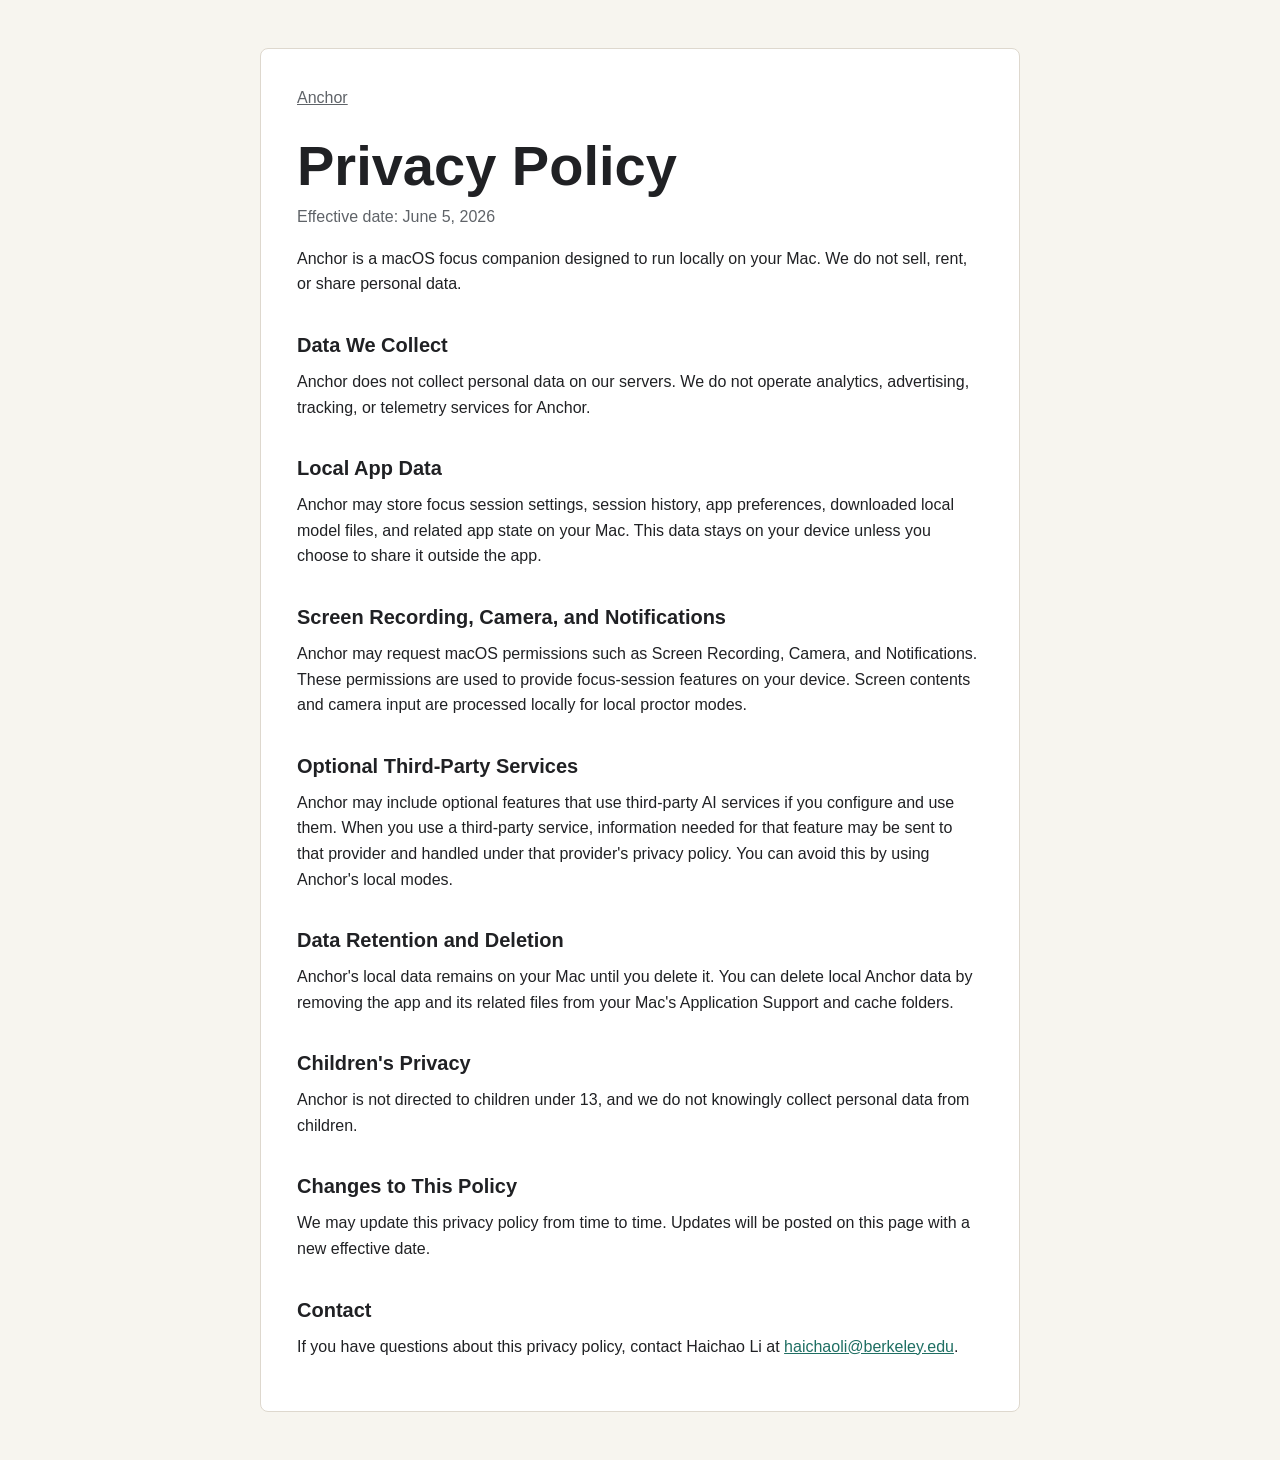
==== privacy.html @ f858fb71 "Add Anchor website pages" ====
<!doctype html>
<html lang="en">
<head>
  <meta charset="utf-8">
  <meta name="viewport" content="width=device-width, initial-scale=1">
  <title>Anchor Privacy Policy</title>
  <meta name="description" content="Privacy Policy for Anchor, a macOS focus companion.">
  <link rel="stylesheet" href="styles.css">
</head>
<body>
  <main class="page article">
    <a class="back" href="index.html">Anchor</a>
    <h1>Privacy Policy</h1>
    <p class="updated">Effective date: June 5, 2026</p>

    <p>Anchor is a macOS focus companion designed to run locally on your Mac. We do not sell, rent, or share personal data.</p>

    <h2>Data We Collect</h2>
    <p>Anchor does not collect personal data on our servers. We do not operate analytics, advertising, tracking, or telemetry services for Anchor.</p>

    <h2>Local App Data</h2>
    <p>Anchor may store focus session settings, session history, app preferences, downloaded local model files, and related app state on your Mac. This data stays on your device unless you choose to share it outside the app.</p>

    <h2>Screen Recording, Camera, and Notifications</h2>
    <p>Anchor may request macOS permissions such as Screen Recording, Camera, and Notifications. These permissions are used to provide focus-session features on your device. Screen contents and camera input are processed locally for local proctor modes.</p>

    <h2>Optional Third-Party Services</h2>
    <p>Anchor may include optional features that use third-party AI services if you configure and use them. When you use a third-party service, information needed for that feature may be sent to that provider and handled under that provider's privacy policy. You can avoid this by using Anchor's local modes.</p>

    <h2>Data Retention and Deletion</h2>
    <p>Anchor's local data remains on your Mac until you delete it. You can delete local Anchor data by removing the app and its related files from your Mac's Application Support and cache folders.</p>

    <h2>Children's Privacy</h2>
    <p>Anchor is not directed to children under 13, and we do not knowingly collect personal data from children.</p>

    <h2>Changes to This Policy</h2>
    <p>We may update this privacy policy from time to time. Updates will be posted on this page with a new effective date.</p>

    <h2>Contact</h2>
    <p>If you have questions about this privacy policy, contact Haichao Li at <a href="mailto:haichaoli@berkeley.edu">haichaoli@berkeley.edu</a>.</p>
  </main>
</body>
</html>
---- styles.css ----
:root {
  color-scheme: light dark;
  --bg: #f7f5ef;
  --fg: #202124;
  --muted: #5f6368;
  --card: #ffffff;
  --border: #ded8ce;
  --accent: #1f6f63;
}

@media (prefers-color-scheme: dark) {
  :root {
    --bg: #141412;
    --fg: #f2f0ea;
    --muted: #b8b3aa;
    --card: #1e1d1a;
    --border: #3d3932;
    --accent: #8fd6c8;
  }
}

* {
  box-sizing: border-box;
}

body {
  margin: 0;
  font: 16px/1.6 -apple-system, BlinkMacSystemFont, "Segoe UI", sans-serif;
  background: var(--bg);
  color: var(--fg);
}

.page {
  width: min(820px, calc(100% - 32px));
  margin: 48px auto;
  padding: 36px;
  background: var(--card);
  border: 1px solid var(--border);
  border-radius: 8px;
}

.hero {
  min-height: 56vh;
  display: grid;
  align-content: center;
  gap: 18px;
}

.article {
  width: min(760px, calc(100% - 32px));
}

.eyebrow,
.updated,
.back {
  color: var(--muted);
}

.eyebrow {
  margin: 0;
  font-weight: 700;
  text-transform: uppercase;
  font-size: 0.8rem;
}

h1 {
  margin: 0 0 8px;
  font-size: clamp(2rem, 5vw, 3.5rem);
  line-height: 1.1;
  letter-spacing: 0;
}

h2 {
  margin: 32px 0 8px;
  font-size: 1.25rem;
  letter-spacing: 0;
}

p {
  margin: 0 0 16px;
}

.lede {
  max-width: 620px;
  font-size: 1.12rem;
}

.links {
  display: flex;
  flex-wrap: wrap;
  gap: 12px;
}

a {
  color: var(--accent);
}

.links a {
  display: inline-flex;
  min-height: 40px;
  align-items: center;
  padding: 0 14px;
  border: 1px solid var(--border);
  border-radius: 8px;
  text-decoration: none;
  color: var(--fg);
}

.back {
  display: inline-block;
  margin-bottom: 24px;
}
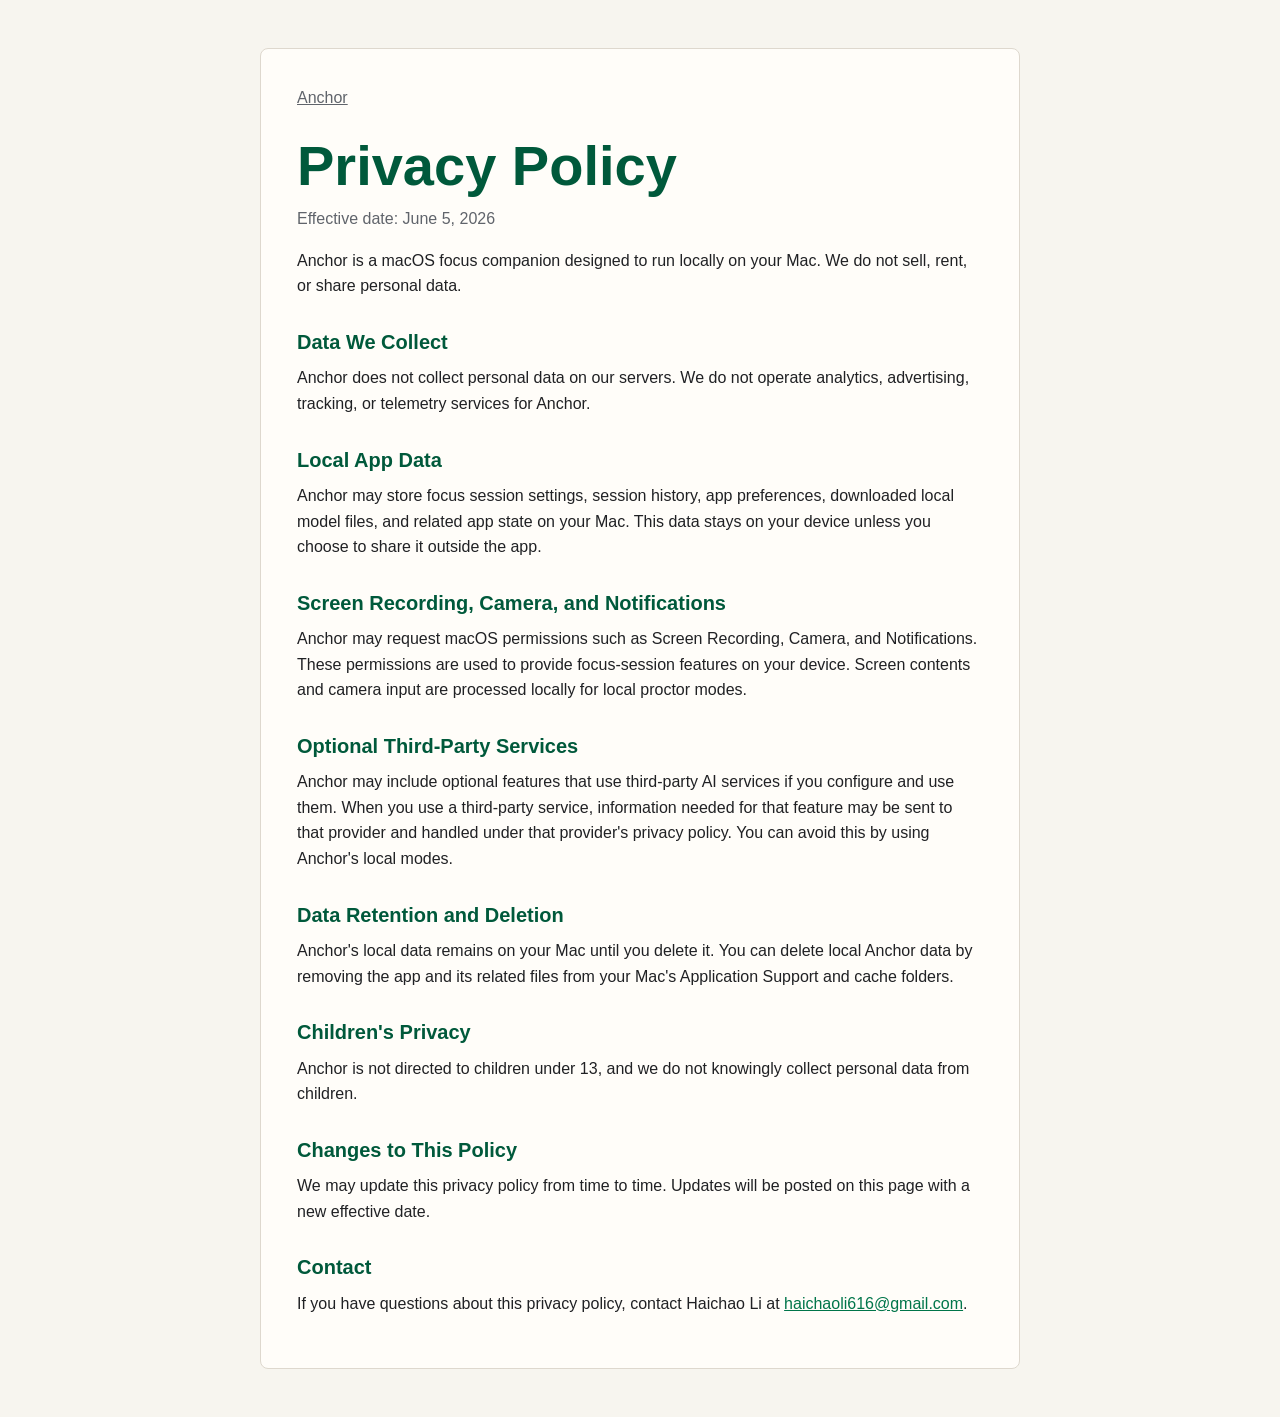
==== commit 1773f0b8: "add marketing page" ====
--- a/privacy.html
+++ b/privacy.html
@@ -37,7 +37,7 @@
     <p>We may update this privacy policy from time to time. Updates will be posted on this page with a new effective date.</p>
 
     <h2>Contact</h2>
-    <p>If you have questions about this privacy policy, contact Haichao Li at <a href="mailto:haichaoli@berkeley.edu">haichaoli@berkeley.edu</a>.</p>
+    <p>If you have questions about this privacy policy, contact Haichao Li at <a href="mailto:haichaoli616@gmail.com">haichaoli616@gmail.com</a>.</p>
   </main>
 </body>
 </html>
--- a/styles.css
+++ b/styles.css
@@ -1,26 +1,43 @@
 :root {
   color-scheme: light dark;
   --bg: #f7f5ef;
+  --surface: #fffdf9;
+  --field: #ffffff;
   --fg: #202124;
-  --muted: #5f6368;
-  --card: #ffffff;
+  --muted: #60646b;
+  --soft: #eef3ed;
   --border: #ded8ce;
-  --accent: #1f6f63;
+  --green: #00754a;
+  --deep-green: #00593b;
+  --green-dark: #06422f;
+  --red: #ed141a;
+  --yellow: #e2b93b;
+  --blue: #86cae4;
+  --shadow: 0 24px 80px rgba(32, 33, 36, 0.12);
 }
 
 @media (prefers-color-scheme: dark) {
   :root {
     --bg: #141412;
+    --surface: #1d1c19;
+    --field: #23221f;
     --fg: #f2f0ea;
     --muted: #b8b3aa;
-    --card: #1e1d1a;
+    --soft: #18261f;
     --border: #3d3932;
-    --accent: #8fd6c8;
+    --green: #3dc280;
+    --deep-green: #7fe0ad;
+    --green-dark: #10281f;
+    --shadow: 0 24px 80px rgba(0, 0, 0, 0.36);
   }
 }
 
 * {
   box-sizing: border-box;
+}
+
+html {
+  scroll-behavior: smooth;
 }
 
 body {
@@ -30,59 +47,456 @@
   color: var(--fg);
 }
 
+img {
+  display: block;
+}
+
+a {
+  color: var(--green);
+}
+
+.site-header {
+  width: min(1120px, calc(100% - 32px));
+  margin: 0 auto;
+  min-height: 76px;
+  display: flex;
+  align-items: center;
+  justify-content: space-between;
+  gap: 24px;
+}
+
+.brand,
+.nav-links,
+.actions {
+  display: flex;
+  align-items: center;
+}
+
+.brand {
+  gap: 10px;
+  color: var(--fg);
+  font-weight: 700;
+  text-decoration: none;
+}
+
+.brand img,
+.closing img {
+  border-radius: 20%;
+}
+
+.nav-links {
+  gap: 8px;
+  flex-wrap: wrap;
+  justify-content: flex-end;
+}
+
+.nav-links a {
+  color: var(--muted);
+  font-size: 0.92rem;
+  font-weight: 600;
+  text-decoration: none;
+  padding: 8px 10px;
+}
+
+.nav-links a:hover {
+  color: var(--fg);
+}
+
+.site {
+  overflow: hidden;
+}
+
+.hero,
+.band,
+.split-section,
+.closing {
+  width: min(1120px, calc(100% - 32px));
+  margin: 0 auto;
+}
+
+.hero {
+  min-height: calc(100vh - 76px);
+  display: grid;
+  grid-template-columns: minmax(0, 0.92fr) minmax(360px, 1.08fr);
+  gap: 56px;
+  align-items: center;
+  padding: 34px 0 88px;
+}
+
+.hero-copy {
+  max-width: 520px;
+}
+
+.eyebrow,
+.updated,
+.back {
+  color: var(--muted);
+}
+
+.eyebrow {
+  margin: 0 0 14px;
+  font-size: 0.78rem;
+  font-weight: 700;
+  letter-spacing: 0;
+  text-transform: uppercase;
+}
+
+h1,
+h2,
+h3,
+p {
+  margin-top: 0;
+}
+
+h1 {
+  margin-bottom: 10px;
+  color: var(--deep-green);
+  font-size: clamp(3.2rem, 9vw, 6.8rem);
+  line-height: 0.95;
+  letter-spacing: 0;
+}
+
+.headline {
+  margin-bottom: 14px;
+  font-size: clamp(1.55rem, 3vw, 2.35rem);
+  line-height: 1.12;
+  font-weight: 700;
+  letter-spacing: 0;
+}
+
+.lede {
+  max-width: 580px;
+  margin-bottom: 26px;
+  color: var(--muted);
+  font-size: 1.08rem;
+}
+
+.actions {
+  gap: 12px;
+  flex-wrap: wrap;
+}
+
+.button,
+.links a {
+  display: inline-flex;
+  min-height: 42px;
+  align-items: center;
+  justify-content: center;
+  padding: 0 16px;
+  border-radius: 999px;
+  font-weight: 700;
+  text-decoration: none;
+  transition: transform 160ms ease, background 160ms ease, border-color 160ms ease;
+}
+
+.button:active,
+.links a:active {
+  transform: scale(0.97);
+}
+
+.button.primary {
+  border: 1px solid var(--green);
+  background: var(--green);
+  color: #ffffff;
+}
+
+.button.secondary,
+.links a {
+  border: 1px solid var(--border);
+  color: var(--fg);
+}
+
+.product-preview {
+  position: relative;
+  min-height: 540px;
+  padding: 18px 28px 30px;
+  border: 1px solid var(--border);
+  border-radius: 18px;
+  background: color-mix(in srgb, var(--surface) 92%, var(--bg));
+  box-shadow: var(--shadow);
+}
+
+.window-bar {
+  display: flex;
+  gap: 8px;
+  padding-bottom: 22px;
+}
+
+.window-bar span {
+  width: 12px;
+  height: 12px;
+  border-radius: 50%;
+  background: var(--border);
+}
+
+.preview-header {
+  display: flex;
+  justify-content: space-between;
+  color: var(--fg);
+  font-size: 0.82rem;
+  font-weight: 700;
+}
+
+.eyes-row {
+  height: 72px;
+  display: flex;
+  align-items: center;
+  justify-content: center;
+  gap: 20px;
+}
+
+.mini-eye,
+.main-eye,
+.sclera,
+.pupil,
+.dial-handle {
+  display: block;
+  border-radius: 50%;
+}
+
+.mini-eye {
+  position: relative;
+  width: 38px;
+  height: 38px;
+  background: var(--green);
+}
+
+.mini-eye::before,
+.main-eye .sclera {
+  content: "";
+  position: absolute;
+  background: #ffffff;
+}
+
+.mini-eye::before {
+  inset: 9px;
+  border-radius: 50%;
+}
+
+.mini-eye::after {
+  content: "";
+  position: absolute;
+  width: 10px;
+  height: 10px;
+  left: 18px;
+  top: 15px;
+  border-radius: 50%;
+  background: #111111;
+  box-shadow: 3px -3px 0 -1px rgba(255, 255, 255, 0.92);
+}
+
+.mini-eye.red {
+  background: var(--red);
+}
+
+.mini-eye.yellow {
+  background: var(--yellow);
+}
+
+.mini-eye.blue {
+  background: var(--blue);
+}
+
+.session-dial {
+  position: relative;
+  width: 292px;
+  height: 292px;
+  margin: 10px auto 14px;
+  display: grid;
+  place-items: center;
+}
+
+.dial-ring {
+  position: absolute;
+  inset: 10px;
+  border: 5px solid color-mix(in srgb, var(--green) 18%, transparent);
+  border-top-color: var(--green);
+  border-right-color: var(--green);
+  border-radius: 50%;
+  transform: rotate(42deg);
+}
+
+.main-eye {
+  position: relative;
+  width: 198px;
+  height: 198px;
+  background: var(--green);
+  box-shadow: 0 18px 40px color-mix(in srgb, var(--green) 16%, transparent);
+}
+
+.main-eye .sclera {
+  inset: 32px;
+}
+
+.main-eye .pupil {
+  position: absolute;
+  width: 48px;
+  height: 48px;
+  left: 54px;
+  top: 46px;
+  background: #111111;
+  box-shadow: 13px -11px 0 -6px rgba(255, 255, 255, 0.95), 21px 13px 0 -10px rgba(255, 255, 255, 0.62);
+}
+
+.dial-handle {
+  position: absolute;
+  right: 26px;
+  top: 62px;
+  width: 28px;
+  height: 28px;
+  background: var(--green);
+  border: 9px solid var(--fg);
+  box-shadow: 0 8px 18px color-mix(in srgb, var(--green) 22%, transparent);
+}
+
+.duration {
+  position: absolute;
+  bottom: 0;
+  color: var(--muted);
+  font-size: 0.82rem;
+  font-weight: 700;
+}
+
+.session-copy {
+  text-align: center;
+}
+
+.session-copy p {
+  margin-bottom: 2px;
+  font-size: 0.95rem;
+  font-weight: 700;
+}
+
+.session-copy span {
+  color: var(--muted);
+  font-size: 0.82rem;
+}
+
+.preview-input {
+  width: min(380px, 100%);
+  margin: 24px auto 18px;
+  padding: 10px 12px;
+  border-bottom: 1px solid var(--border);
+  color: var(--muted);
+  text-align: center;
+}
+
+.preview-button {
+  width: fit-content;
+  min-width: 104px;
+  min-height: 42px;
+  margin: 0 auto;
+  display: grid;
+  place-items: center;
+  border-radius: 999px;
+  background: var(--green);
+  color: #ffffff;
+  font-weight: 700;
+}
+
+.band {
+  padding: 82px 0;
+  border-top: 1px solid var(--border);
+}
+
+.section-heading {
+  max-width: 560px;
+  margin-bottom: 28px;
+}
+
+h2 {
+  margin-bottom: 12px;
+  color: var(--deep-green);
+  font-size: clamp(1.8rem, 4vw, 3rem);
+  line-height: 1.12;
+  letter-spacing: 0;
+}
+
+.feature-grid {
+  display: grid;
+  grid-template-columns: repeat(3, minmax(0, 1fr));
+  gap: 1px;
+  overflow: hidden;
+  border: 1px solid var(--border);
+  border-radius: 8px;
+  background: var(--border);
+}
+
+.feature-grid article {
+  min-height: 220px;
+  padding: 28px;
+  background: var(--surface);
+}
+
+h3 {
+  margin-bottom: 10px;
+  font-size: 1.08rem;
+  letter-spacing: 0;
+}
+
+.feature-grid p,
+.plain-list p,
+.closing p {
+  color: var(--muted);
+}
+
+.split-section {
+  display: grid;
+  grid-template-columns: minmax(0, 0.88fr) minmax(320px, 1.12fr);
+  gap: 56px;
+  padding: 80px 0;
+  border-top: 1px solid var(--border);
+}
+
+.plain-list {
+  display: grid;
+  gap: 16px;
+}
+
+.plain-list p {
+  margin: 0;
+  padding: 0 0 16px;
+  border-bottom: 1px solid var(--border);
+}
+
+.closing {
+  display: grid;
+  justify-items: center;
+  padding: 76px 0 92px;
+  border-top: 1px solid var(--border);
+  text-align: center;
+}
+
+.closing h2 {
+  margin: 18px 0 10px;
+}
+
+.closing p {
+  max-width: 540px;
+  margin-bottom: 0;
+}
+
 .page {
   width: min(820px, calc(100% - 32px));
   margin: 48px auto;
   padding: 36px;
-  background: var(--card);
+  background: var(--surface);
   border: 1px solid var(--border);
   border-radius: 8px;
 }
 
-.hero {
-  min-height: 56vh;
-  display: grid;
-  align-content: center;
-  gap: 18px;
-}
-
 .article {
   width: min(760px, calc(100% - 32px));
 }
 
-.eyebrow,
-.updated,
-.back {
-  color: var(--muted);
-}
-
-.eyebrow {
-  margin: 0;
-  font-weight: 700;
-  text-transform: uppercase;
-  font-size: 0.8rem;
-}
-
-h1 {
-  margin: 0 0 8px;
+.article h1 {
   font-size: clamp(2rem, 5vw, 3.5rem);
   line-height: 1.1;
-  letter-spacing: 0;
-}
-
-h2 {
-  margin: 32px 0 8px;
+}
+
+.article h2 {
+  margin-top: 32px;
   font-size: 1.25rem;
-  letter-spacing: 0;
-}
-
-p {
-  margin: 0 0 16px;
-}
-
-.lede {
-  max-width: 620px;
-  font-size: 1.12rem;
 }
 
 .links {
@@ -91,22 +505,99 @@
   gap: 12px;
 }
 
-a {
-  color: var(--accent);
-}
-
-.links a {
-  display: inline-flex;
-  min-height: 40px;
-  align-items: center;
-  padding: 0 14px;
-  border: 1px solid var(--border);
-  border-radius: 8px;
-  text-decoration: none;
-  color: var(--fg);
-}
-
 .back {
   display: inline-block;
   margin-bottom: 24px;
 }
+
+@media (max-width: 860px) {
+  .site-header {
+    min-height: 68px;
+  }
+
+  .hero {
+    min-height: auto;
+    grid-template-columns: 1fr;
+    gap: 34px;
+    padding: 28px 0 68px;
+  }
+
+  .hero-copy {
+    max-width: none;
+  }
+
+  .product-preview {
+    min-height: 500px;
+  }
+
+  .feature-grid {
+    grid-template-columns: 1fr;
+  }
+
+  .feature-grid article {
+    min-height: auto;
+  }
+
+  .split-section {
+    grid-template-columns: 1fr;
+    gap: 20px;
+    padding: 64px 0;
+  }
+}
+
+@media (max-width: 560px) {
+  .site-header {
+    align-items: flex-start;
+    flex-direction: column;
+    padding: 16px 0 6px;
+  }
+
+  .nav-links {
+    justify-content: flex-start;
+  }
+
+  .hero {
+    padding-top: 22px;
+  }
+
+  .product-preview {
+    min-height: 470px;
+    padding: 16px 18px 24px;
+    border-radius: 14px;
+  }
+
+  .session-dial {
+    width: 244px;
+    height: 244px;
+  }
+
+  .main-eye {
+    width: 164px;
+    height: 164px;
+  }
+
+  .main-eye .sclera {
+    inset: 27px;
+  }
+
+  .main-eye .pupil {
+    width: 40px;
+    height: 40px;
+    left: 45px;
+    top: 38px;
+  }
+
+  .dial-handle {
+    right: 22px;
+    top: 52px;
+  }
+
+  .eyes-row {
+    gap: 14px;
+  }
+
+  .page {
+    margin: 24px auto;
+    padding: 24px;
+  }
+}
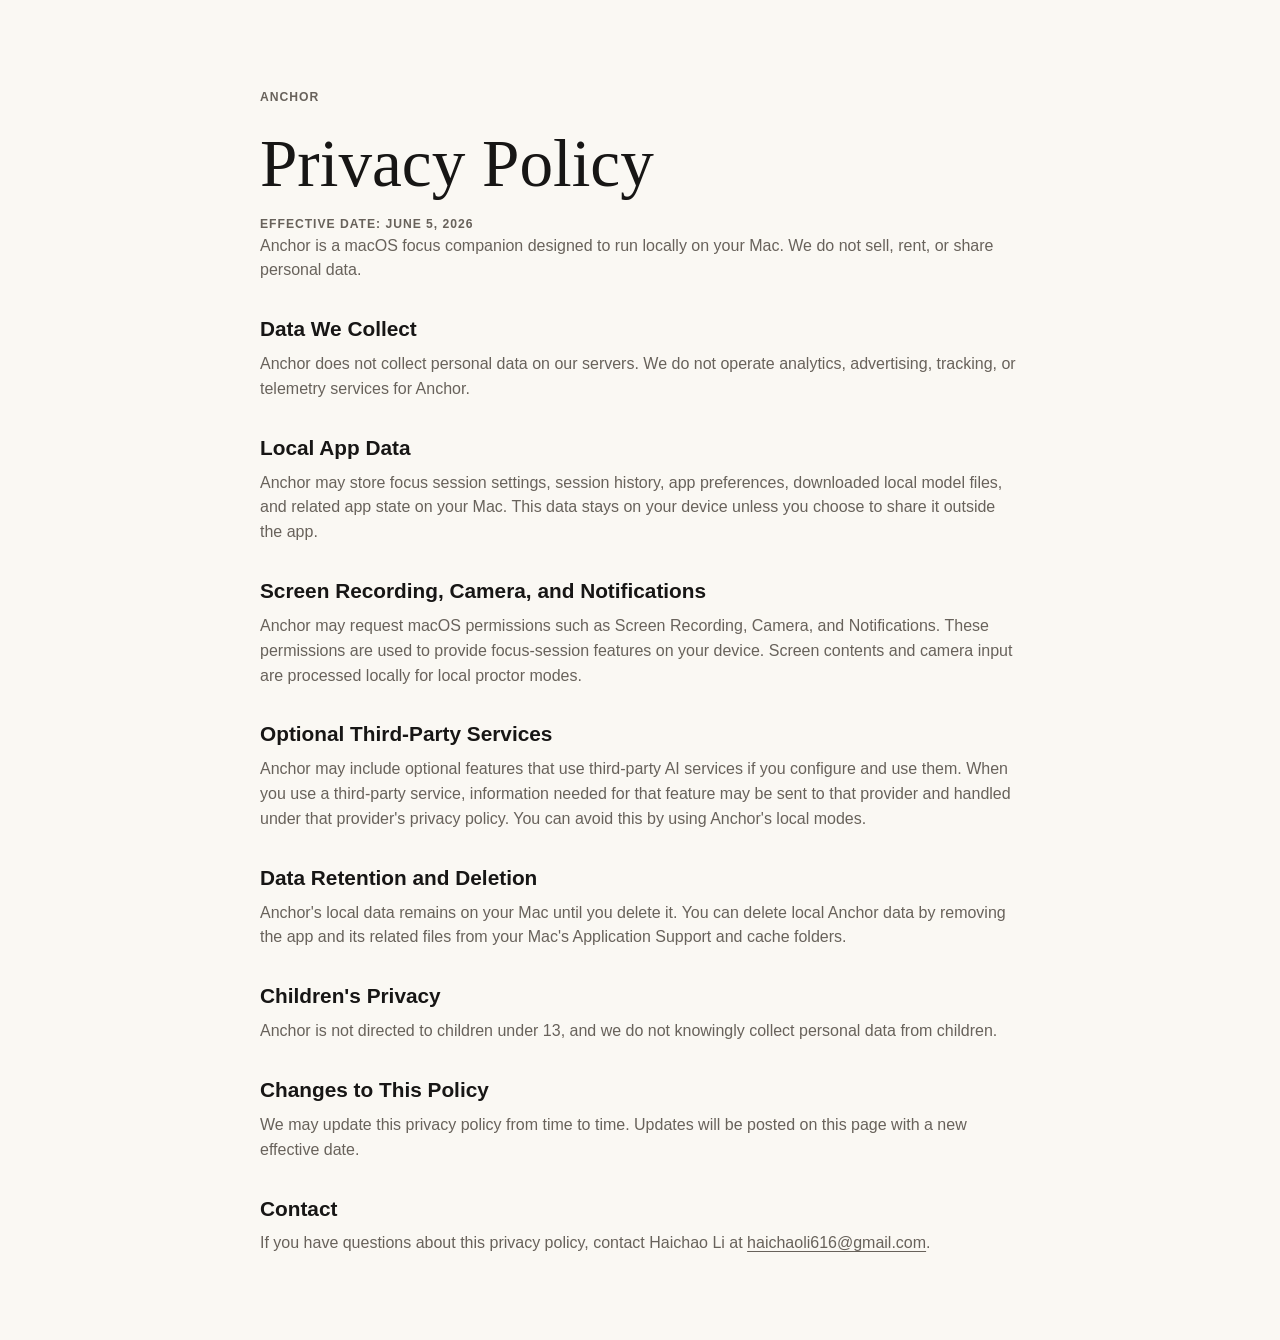
==== commit 96cbef81: "Polish homepage feature flow" ====
--- a/privacy.html
+++ b/privacy.html
@@ -5,7 +5,7 @@
   <meta name="viewport" content="width=device-width, initial-scale=1">
   <title>Anchor Privacy Policy</title>
   <meta name="description" content="Privacy Policy for Anchor, a macOS focus companion.">
-  <link rel="stylesheet" href="styles.css">
+  <link rel="stylesheet" href="styles.css?v=20260605-4">
 </head>
 <body>
   <main class="page article">
--- a/styles.css
+++ b/styles.css
@@ -1,34 +1,19 @@
 :root {
   color-scheme: light dark;
-  --bg: #f7f5ef;
-  --surface: #fffdf9;
-  --field: #ffffff;
-  --fg: #202124;
-  --muted: #60646b;
-  --soft: #eef3ed;
-  --border: #ded8ce;
-  --green: #00754a;
-  --deep-green: #00593b;
-  --green-dark: #06422f;
-  --red: #ed141a;
-  --yellow: #e2b93b;
-  --blue: #86cae4;
-  --shadow: 0 24px 80px rgba(32, 33, 36, 0.12);
+  --bg: #faf8f3;
+  --ink: #171615;
+  --muted: #68625b;
+  --soft: #ded7cc;
+  --accent: #1f5d48;
 }
 
 @media (prefers-color-scheme: dark) {
   :root {
-    --bg: #141412;
-    --surface: #1d1c19;
-    --field: #23221f;
-    --fg: #f2f0ea;
-    --muted: #b8b3aa;
-    --soft: #18261f;
-    --border: #3d3932;
-    --green: #3dc280;
-    --deep-green: #7fe0ad;
-    --green-dark: #10281f;
-    --shadow: 0 24px 80px rgba(0, 0, 0, 0.36);
+    --bg: #141311;
+    --ink: #f4f0e9;
+    --muted: #b8afa3;
+    --soft: #38342e;
+    --accent: #84d3a8;
   }
 }
 
@@ -42,23 +27,40 @@
 
 body {
   margin: 0;
-  font: 16px/1.6 -apple-system, BlinkMacSystemFont, "Segoe UI", sans-serif;
   background: var(--bg);
-  color: var(--fg);
-}
-
-img {
+  color: var(--ink);
+  font: 16px/1.55 -apple-system, BlinkMacSystemFont, "Segoe UI", sans-serif;
+  letter-spacing: 0;
+}
+
+img,
+video {
   display: block;
+  max-width: 100%;
+}
+
+video {
+  background: #111;
+  object-fit: contain;
 }
 
 a {
-  color: var(--green);
+  color: inherit;
+  text-underline-offset: 0.18em;
+}
+
+p,
+h1,
+h2,
+h3,
+figure {
+  margin: 0;
 }
 
 .site-header {
-  width: min(1120px, calc(100% - 32px));
+  width: min(1180px, calc(100% - 36px));
+  min-height: 74px;
   margin: 0 auto;
-  min-height: 76px;
   display: flex;
   align-items: center;
   justify-content: space-between;
@@ -67,15 +69,15 @@
 
 .brand,
 .nav-links,
-.actions {
+.text-links {
   display: flex;
   align-items: center;
 }
 
 .brand {
   gap: 10px;
-  color: var(--fg);
-  font-weight: 700;
+  color: var(--ink);
+  font-weight: 720;
   text-decoration: none;
 }
 
@@ -84,22 +86,30 @@
   border-radius: 20%;
 }
 
+.nav-links,
+.text-links {
+  gap: 18px;
+  flex-wrap: wrap;
+}
+
 .nav-links {
-  gap: 8px;
-  flex-wrap: wrap;
   justify-content: flex-end;
 }
 
-.nav-links a {
-  color: var(--muted);
-  font-size: 0.92rem;
-  font-weight: 600;
+.nav-links a,
+.text-links a,
+.back {
+  color: var(--muted);
+  font-size: 0.94rem;
+  font-weight: 620;
   text-decoration: none;
-  padding: 8px 10px;
-}
-
-.nav-links a:hover {
-  color: var(--fg);
+}
+
+.nav-links a:hover,
+.text-links a:hover,
+.back:hover {
+  color: var(--ink);
+  text-decoration: underline;
 }
 
 .site {
@@ -107,20 +117,21 @@
 }
 
 .hero,
-.band,
-.split-section,
+.flow,
+.companion-section,
+.privacy-band,
 .closing {
-  width: min(1120px, calc(100% - 32px));
-  margin: 0 auto;
+  width: min(1180px, calc(100% - 36px));
+  margin-inline: auto;
 }
 
 .hero {
-  min-height: calc(100vh - 76px);
-  display: grid;
-  grid-template-columns: minmax(0, 0.92fr) minmax(360px, 1.08fr);
-  gap: 56px;
-  align-items: center;
-  padding: 34px 0 88px;
+  min-height: calc(100vh - 74px);
+  display: grid;
+  grid-template-columns: minmax(300px, 0.42fr) minmax(0, 0.58fr);
+  gap: 44px;
+  align-items: center;
+  padding: 44px 0 58px;
 }
 
 .hero-copy {
@@ -129,360 +140,202 @@
 
 .eyebrow,
 .updated,
-.back {
-  color: var(--muted);
+.back,
+.flow-copy span {
+  color: var(--muted);
+  font-size: 0.76rem;
+  font-weight: 760;
+  letter-spacing: 0.08em;
+  text-transform: uppercase;
 }
 
 .eyebrow {
-  margin: 0 0 14px;
-  font-size: 0.78rem;
-  font-weight: 700;
+  margin-bottom: 16px;
+}
+
+h1 {
+  margin-bottom: 18px;
+  font-family: ui-serif, Georgia, "Times New Roman", serif;
+  font-size: 6.9rem;
+  font-weight: 500;
+  line-height: 0.86;
   letter-spacing: 0;
-  text-transform: uppercase;
-}
-
-h1,
-h2,
-h3,
-p {
-  margin-top: 0;
-}
-
-h1 {
-  margin-bottom: 10px;
-  color: var(--deep-green);
-  font-size: clamp(3.2rem, 9vw, 6.8rem);
-  line-height: 0.95;
+}
+
+.headline {
+  max-width: 520px;
+  margin-bottom: 18px;
+  font-size: 2.72rem;
+  font-weight: 680;
+  line-height: 1.04;
   letter-spacing: 0;
 }
 
-.headline {
-  margin-bottom: 14px;
-  font-size: clamp(1.55rem, 3vw, 2.35rem);
-  line-height: 1.12;
-  font-weight: 700;
+.lede {
+  max-width: 440px;
+  margin-bottom: 24px;
+  color: var(--muted);
+  font-size: 1.08rem;
+}
+
+.hero-media {
+  margin: 0;
+}
+
+.hero-media video,
+.hero-media img,
+.flow-media video,
+.flow-media img {
+  width: 100%;
+  height: auto;
+  border-radius: 10px;
+}
+
+.hero-media video {
+  max-height: min(66vh, 640px);
+}
+
+figcaption {
+  max-width: 620px;
+  margin-top: 14px;
+  color: var(--muted);
+  font-size: 0.95rem;
+}
+
+.flow {
+  display: grid;
+  gap: 108px;
+  padding: 44px 0 108px;
+}
+
+.flow-step {
+  display: grid;
+  grid-template-columns: minmax(250px, 0.42fr) minmax(0, 0.58fr);
+  gap: 56px;
+  align-items: center;
+}
+
+.flow-step.reverse {
+  grid-template-columns: minmax(0, 0.58fr) minmax(250px, 0.42fr);
+}
+
+.flow-step.reverse .flow-copy {
+  grid-column: 2;
+}
+
+.flow-step.reverse .flow-media {
+  grid-column: 1;
+  grid-row: 1;
+}
+
+.flow-copy {
+  max-width: 420px;
+}
+
+.flow-copy h2,
+.companion-section h2,
+.privacy-band h2,
+.closing h2 {
+  margin: 12px 0 18px;
+  font-size: 3rem;
+  font-weight: 690;
+  line-height: 1;
   letter-spacing: 0;
 }
 
-.lede {
-  max-width: 580px;
-  margin-bottom: 26px;
-  color: var(--muted);
-  font-size: 1.08rem;
-}
-
-.actions {
-  gap: 12px;
-  flex-wrap: wrap;
-}
-
-.button,
-.links a {
-  display: inline-flex;
-  min-height: 42px;
-  align-items: center;
-  justify-content: center;
-  padding: 0 16px;
-  border-radius: 999px;
-  font-weight: 700;
-  text-decoration: none;
-  transition: transform 160ms ease, background 160ms ease, border-color 160ms ease;
-}
-
-.button:active,
-.links a:active {
-  transform: scale(0.97);
-}
-
-.button.primary {
-  border: 1px solid var(--green);
-  background: var(--green);
-  color: #ffffff;
-}
-
-.button.secondary,
-.links a {
-  border: 1px solid var(--border);
-  color: var(--fg);
-}
-
-.product-preview {
-  position: relative;
-  min-height: 540px;
-  padding: 18px 28px 30px;
-  border: 1px solid var(--border);
-  border-radius: 18px;
-  background: color-mix(in srgb, var(--surface) 92%, var(--bg));
-  box-shadow: var(--shadow);
-}
-
-.window-bar {
-  display: flex;
-  gap: 8px;
-  padding-bottom: 22px;
-}
-
-.window-bar span {
-  width: 12px;
-  height: 12px;
-  border-radius: 50%;
-  background: var(--border);
-}
-
-.preview-header {
-  display: flex;
-  justify-content: space-between;
-  color: var(--fg);
-  font-size: 0.82rem;
-  font-weight: 700;
-}
-
-.eyes-row {
-  height: 72px;
-  display: flex;
-  align-items: center;
-  justify-content: center;
-  gap: 20px;
-}
-
-.mini-eye,
-.main-eye,
-.sclera,
-.pupil,
-.dial-handle {
-  display: block;
-  border-radius: 50%;
-}
-
-.mini-eye {
-  position: relative;
-  width: 38px;
-  height: 38px;
-  background: var(--green);
-}
-
-.mini-eye::before,
-.main-eye .sclera {
-  content: "";
-  position: absolute;
-  background: #ffffff;
-}
-
-.mini-eye::before {
-  inset: 9px;
-  border-radius: 50%;
-}
-
-.mini-eye::after {
-  content: "";
-  position: absolute;
-  width: 10px;
-  height: 10px;
-  left: 18px;
-  top: 15px;
-  border-radius: 50%;
-  background: #111111;
-  box-shadow: 3px -3px 0 -1px rgba(255, 255, 255, 0.92);
-}
-
-.mini-eye.red {
-  background: var(--red);
-}
-
-.mini-eye.yellow {
-  background: var(--yellow);
-}
-
-.mini-eye.blue {
-  background: var(--blue);
-}
-
-.session-dial {
-  position: relative;
-  width: 292px;
-  height: 292px;
-  margin: 10px auto 14px;
-  display: grid;
-  place-items: center;
-}
-
-.dial-ring {
-  position: absolute;
-  inset: 10px;
-  border: 5px solid color-mix(in srgb, var(--green) 18%, transparent);
-  border-top-color: var(--green);
-  border-right-color: var(--green);
-  border-radius: 50%;
-  transform: rotate(42deg);
-}
-
-.main-eye {
-  position: relative;
-  width: 198px;
-  height: 198px;
-  background: var(--green);
-  box-shadow: 0 18px 40px color-mix(in srgb, var(--green) 16%, transparent);
-}
-
-.main-eye .sclera {
-  inset: 32px;
-}
-
-.main-eye .pupil {
-  position: absolute;
-  width: 48px;
-  height: 48px;
-  left: 54px;
-  top: 46px;
-  background: #111111;
-  box-shadow: 13px -11px 0 -6px rgba(255, 255, 255, 0.95), 21px 13px 0 -10px rgba(255, 255, 255, 0.62);
-}
-
-.dial-handle {
-  position: absolute;
-  right: 26px;
-  top: 62px;
-  width: 28px;
-  height: 28px;
-  background: var(--green);
-  border: 9px solid var(--fg);
-  box-shadow: 0 8px 18px color-mix(in srgb, var(--green) 22%, transparent);
-}
-
-.duration {
-  position: absolute;
-  bottom: 0;
-  color: var(--muted);
-  font-size: 0.82rem;
-  font-weight: 700;
-}
-
-.session-copy {
+.flow-copy p,
+.companion-section p,
+.privacy-copy p,
+.closing p {
+  color: var(--muted);
+}
+
+.flow-copy p {
+  margin-bottom: 0;
+  font-size: 1.02rem;
+}
+
+.flow-media {
+  margin-bottom: 0;
+}
+
+.notification-step {
+  align-items: center;
+}
+
+.notification-media {
+  width: min(520px, 100%);
+  justify-self: center;
+}
+
+.media-stack {
+  display: grid;
+  gap: 34px;
+}
+
+.media-stack .flow-media {
+  margin: 0;
+}
+
+.companion-section {
+  display: grid;
+  grid-template-columns: minmax(260px, 0.34fr) minmax(0, 0.66fr);
+  gap: 56px;
+  align-items: center;
+  padding: 104px 0;
+  border-top: 1px solid var(--soft);
+}
+
+.companion-section > div {
+  max-width: 390px;
+}
+
+.privacy-band {
+  display: grid;
+  grid-template-columns: minmax(260px, 0.42fr) minmax(0, 0.58fr);
+  gap: 56px;
+  padding: 96px 0;
+  border-top: 1px solid var(--soft);
+}
+
+.privacy-band h2 {
+  max-width: 460px;
+}
+
+.privacy-copy {
+  display: grid;
+  gap: 18px;
+  align-content: start;
+}
+
+.privacy-copy p {
+  margin: 0;
+  padding-bottom: 18px;
+  border-bottom: 1px solid var(--soft);
+}
+
+.closing {
+  display: grid;
+  justify-items: center;
+  gap: 14px;
+  padding: 82px 0 100px;
+  border-top: 1px solid var(--soft);
   text-align: center;
 }
 
-.session-copy p {
-  margin-bottom: 2px;
-  font-size: 0.95rem;
-  font-weight: 700;
-}
-
-.session-copy span {
-  color: var(--muted);
-  font-size: 0.82rem;
-}
-
-.preview-input {
-  width: min(380px, 100%);
-  margin: 24px auto 18px;
-  padding: 10px 12px;
-  border-bottom: 1px solid var(--border);
-  color: var(--muted);
-  text-align: center;
-}
-
-.preview-button {
-  width: fit-content;
-  min-width: 104px;
-  min-height: 42px;
-  margin: 0 auto;
-  display: grid;
-  place-items: center;
-  border-radius: 999px;
-  background: var(--green);
-  color: #ffffff;
-  font-weight: 700;
-}
-
-.band {
-  padding: 82px 0;
-  border-top: 1px solid var(--border);
-}
-
-.section-heading {
+.closing h2 {
+  margin-bottom: 4px;
+}
+
+.closing p {
   max-width: 560px;
-  margin-bottom: 28px;
-}
-
-h2 {
-  margin-bottom: 12px;
-  color: var(--deep-green);
-  font-size: clamp(1.8rem, 4vw, 3rem);
-  line-height: 1.12;
-  letter-spacing: 0;
-}
-
-.feature-grid {
-  display: grid;
-  grid-template-columns: repeat(3, minmax(0, 1fr));
-  gap: 1px;
-  overflow: hidden;
-  border: 1px solid var(--border);
-  border-radius: 8px;
-  background: var(--border);
-}
-
-.feature-grid article {
-  min-height: 220px;
-  padding: 28px;
-  background: var(--surface);
-}
-
-h3 {
-  margin-bottom: 10px;
-  font-size: 1.08rem;
-  letter-spacing: 0;
-}
-
-.feature-grid p,
-.plain-list p,
-.closing p {
-  color: var(--muted);
-}
-
-.split-section {
-  display: grid;
-  grid-template-columns: minmax(0, 0.88fr) minmax(320px, 1.12fr);
-  gap: 56px;
-  padding: 80px 0;
-  border-top: 1px solid var(--border);
-}
-
-.plain-list {
-  display: grid;
-  gap: 16px;
-}
-
-.plain-list p {
-  margin: 0;
-  padding: 0 0 16px;
-  border-bottom: 1px solid var(--border);
-}
-
-.closing {
-  display: grid;
-  justify-items: center;
-  padding: 76px 0 92px;
-  border-top: 1px solid var(--border);
-  text-align: center;
-}
-
-.closing h2 {
-  margin: 18px 0 10px;
-}
-
-.closing p {
-  max-width: 540px;
-  margin-bottom: 0;
+  margin-bottom: 8px;
 }
 
 .page {
   width: min(820px, calc(100% - 32px));
   margin: 48px auto;
-  padding: 36px;
-  background: var(--surface);
-  border: 1px solid var(--border);
-  border-radius: 8px;
+  padding: 36px 0;
 }
 
 .article {
@@ -490,13 +343,23 @@
 }
 
 .article h1 {
-  font-size: clamp(2rem, 5vw, 3.5rem);
-  line-height: 1.1;
+  margin-bottom: 18px;
+  font-family: ui-serif, Georgia, "Times New Roman", serif;
+  font-size: 4.2rem;
+  font-weight: 500;
+  line-height: 0.98;
+  letter-spacing: 0;
 }
 
 .article h2 {
-  margin-top: 32px;
-  font-size: 1.25rem;
+  margin-top: 34px;
+  margin-bottom: 10px;
+  font-size: 1.3rem;
+  line-height: 1.2;
+}
+
+.article p {
+  color: var(--muted);
 }
 
 .links {
@@ -505,99 +368,127 @@
   gap: 12px;
 }
 
+.links a {
+  color: var(--accent);
+}
+
 .back {
   display: inline-block;
   margin-bottom: 24px;
 }
 
-@media (max-width: 860px) {
-  .site-header {
-    min-height: 68px;
+@media (max-width: 940px) {
+  .hero,
+  .flow-step,
+  .flow-step.reverse,
+  .companion-section,
+  .privacy-band {
+    grid-template-columns: 1fr;
   }
 
   .hero {
     min-height: auto;
     grid-template-columns: 1fr;
-    gap: 34px;
-    padding: 28px 0 68px;
-  }
-
-  .hero-copy {
-    max-width: none;
-  }
-
-  .product-preview {
-    min-height: 500px;
-  }
-
-  .feature-grid {
-    grid-template-columns: 1fr;
-  }
-
-  .feature-grid article {
-    min-height: auto;
-  }
-
-  .split-section {
-    grid-template-columns: 1fr;
-    gap: 20px;
-    padding: 64px 0;
+    gap: 28px;
+    padding: 52px 0 68px;
+  }
+
+  h1 {
+    font-size: 6.2rem;
+  }
+
+  .headline,
+  .flow-copy h2,
+  .companion-section h2,
+  .privacy-band h2,
+  .closing h2 {
+    font-size: 2.45rem;
+  }
+
+  .lede {
+    max-width: 620px;
+  }
+
+  .hero-media video {
+    max-height: none;
+  }
+
+  .flow {
+    gap: 76px;
+    padding-bottom: 82px;
+  }
+
+  .flow-step.reverse .flow-copy,
+  .flow-step.reverse .flow-media {
+    grid-column: auto;
+    grid-row: auto;
+  }
+
+  .flow-copy,
+  .companion-section > div {
+    max-width: 620px;
+  }
+
+  .privacy-band,
+  .companion-section {
+    gap: 26px;
+    padding: 76px 0;
   }
 }
 
 @media (max-width: 560px) {
   .site-header {
+    min-height: auto;
     align-items: flex-start;
     flex-direction: column;
-    padding: 16px 0 6px;
+    padding: 16px 0 8px;
   }
 
   .nav-links {
     justify-content: flex-start;
   }
 
-  .hero {
-    padding-top: 22px;
-  }
-
-  .product-preview {
-    min-height: 470px;
-    padding: 16px 18px 24px;
-    border-radius: 14px;
-  }
-
-  .session-dial {
-    width: 244px;
-    height: 244px;
-  }
-
-  .main-eye {
-    width: 164px;
-    height: 164px;
-  }
-
-  .main-eye .sclera {
-    inset: 27px;
-  }
-
-  .main-eye .pupil {
-    width: 40px;
-    height: 40px;
-    left: 45px;
-    top: 38px;
-  }
-
-  .dial-handle {
-    right: 22px;
-    top: 52px;
-  }
-
-  .eyes-row {
-    gap: 14px;
+  .hero,
+  .flow,
+  .companion-section,
+  .privacy-band,
+  .closing {
+    width: min(100% - 24px, 520px);
+  }
+
+  h1 {
+    font-size: 4.8rem;
+  }
+
+  .headline,
+  .flow-copy h2,
+  .companion-section h2,
+  .privacy-band h2,
+  .closing h2 {
+    font-size: 2rem;
+  }
+
+  .flow {
+    gap: 62px;
+  }
+
+  .flow-step {
+    gap: 22px;
+  }
+
+  .hero-media video,
+  .hero-media img,
+  .flow-media video,
+  .flow-media img {
+    border-radius: 7px;
   }
 
   .page {
     margin: 24px auto;
-    padding: 24px;
-  }
-}
+    padding: 24px 0;
+  }
+
+  .article h1 {
+    font-size: 3rem;
+  }
+}
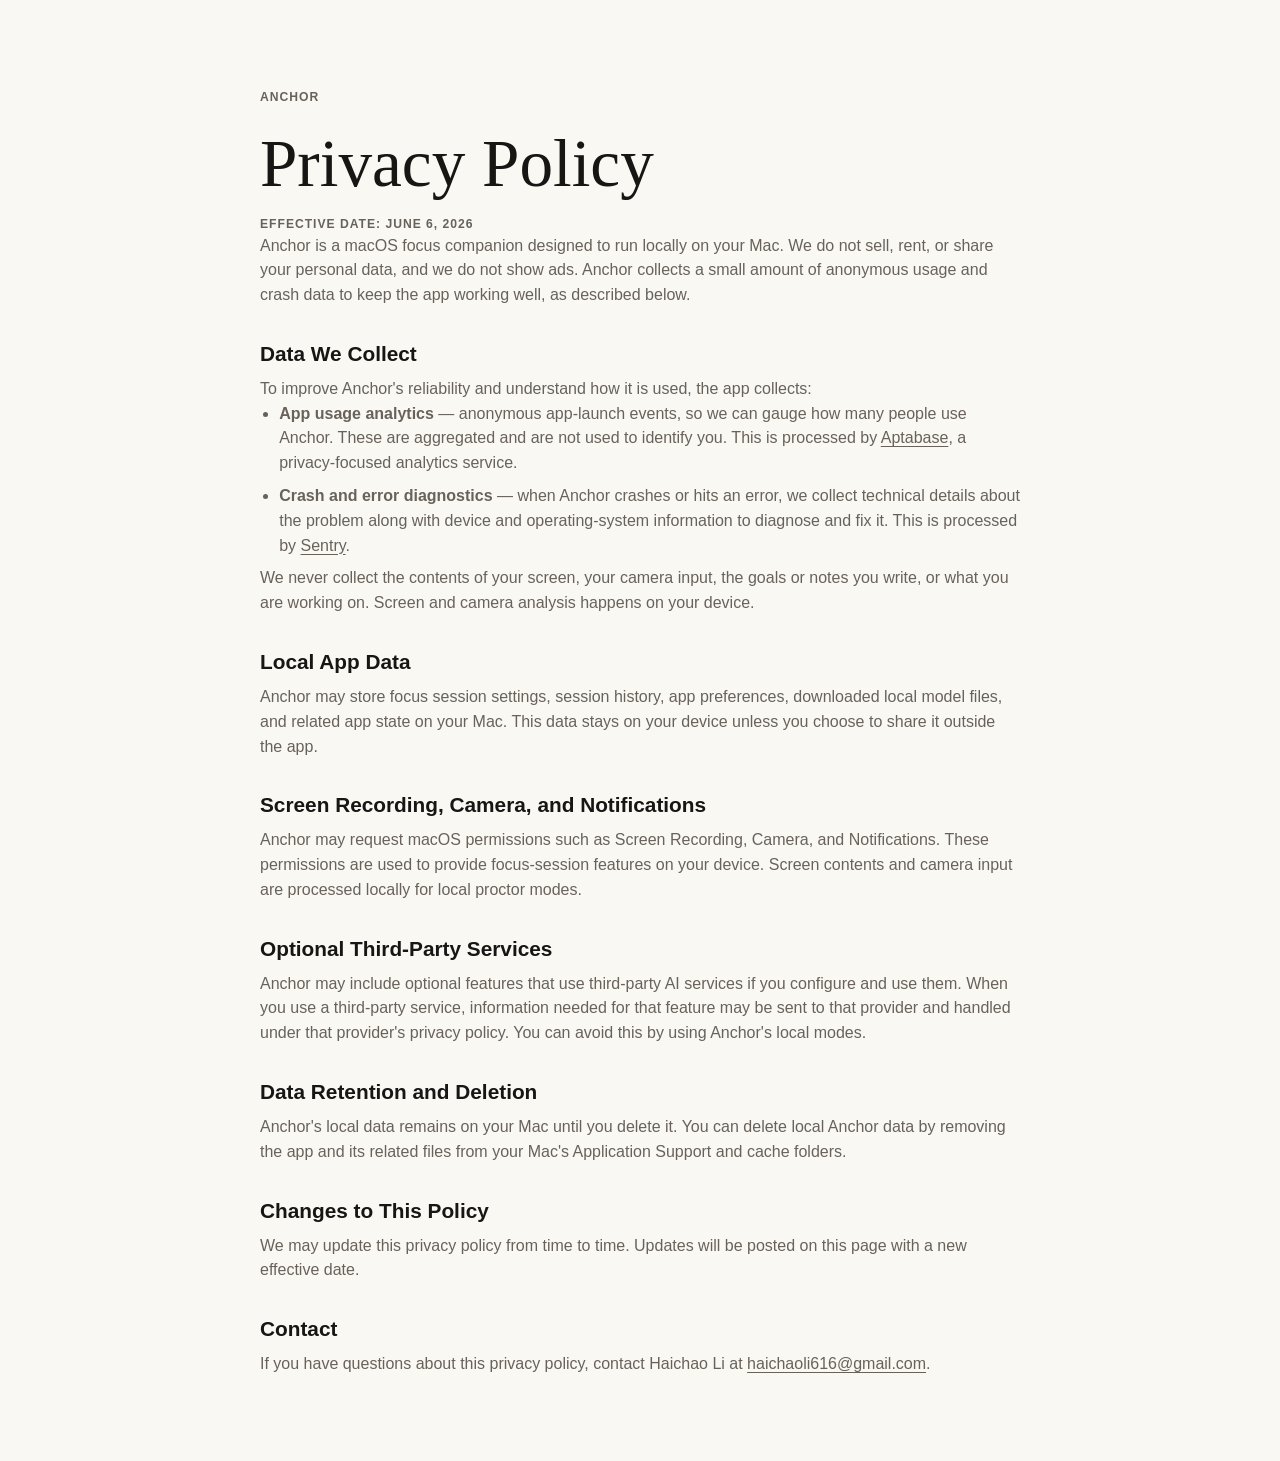
==== commit d35159d1: "Rewrite homepage around anti-blocker positioning - New narrative: problem ("Nobody's brain was built" ====
--- a/privacy.html
+++ b/privacy.html
@@ -5,18 +5,23 @@
   <meta name="viewport" content="width=device-width, initial-scale=1">
   <title>Anchor Privacy Policy</title>
   <meta name="description" content="Privacy Policy for Anchor, a macOS focus companion.">
-  <link rel="stylesheet" href="styles.css?v=20260605-4">
+  <link rel="stylesheet" href="styles.css?v=20260606-blocker">
 </head>
 <body>
   <main class="page article">
     <a class="back" href="index.html">Anchor</a>
     <h1>Privacy Policy</h1>
-    <p class="updated">Effective date: June 5, 2026</p>
+    <p class="updated">Effective date: June 6, 2026</p>
 
-    <p>Anchor is a macOS focus companion designed to run locally on your Mac. We do not sell, rent, or share personal data.</p>
+    <p>Anchor is a macOS focus companion designed to run locally on your Mac. We do not sell, rent, or share your personal data, and we do not show ads. Anchor collects a small amount of anonymous usage and crash data to keep the app working well, as described below.</p>
 
     <h2>Data We Collect</h2>
-    <p>Anchor does not collect personal data on our servers. We do not operate analytics, advertising, tracking, or telemetry services for Anchor.</p>
+    <p>To improve Anchor's reliability and understand how it is used, the app collects:</p>
+    <ul>
+      <li><strong>App usage analytics</strong> — anonymous app-launch events, so we can gauge how many people use Anchor. These are aggregated and are not used to identify you. This is processed by <a href="https://aptabase.com/legal/privacy">Aptabase</a>, a privacy-focused analytics service.</li>
+      <li><strong>Crash and error diagnostics</strong> — when Anchor crashes or hits an error, we collect technical details about the problem along with device and operating-system information to diagnose and fix it. This is processed by <a href="https://sentry.io/privacy/">Sentry</a>.</li>
+    </ul>
+    <p>We never collect the contents of your screen, your camera input, the goals or notes you write, or what you are working on. Screen and camera analysis happens on your device.</p>
 
     <h2>Local App Data</h2>
     <p>Anchor may store focus session settings, session history, app preferences, downloaded local model files, and related app state on your Mac. This data stays on your device unless you choose to share it outside the app.</p>
@@ -30,9 +35,6 @@
     <h2>Data Retention and Deletion</h2>
     <p>Anchor's local data remains on your Mac until you delete it. You can delete local Anchor data by removing the app and its related files from your Mac's Application Support and cache folders.</p>
 
-    <h2>Children's Privacy</h2>
-    <p>Anchor is not directed to children under 13, and we do not knowingly collect personal data from children.</p>
-
     <h2>Changes to This Policy</h2>
     <p>We may update this privacy policy from time to time. Updates will be posted on this page with a new effective date.</p>
 
--- a/styles.css
+++ b/styles.css
@@ -117,7 +117,11 @@
 }
 
 .hero,
+.problem,
+.contrast,
+.how-head,
 .flow,
+.willpower-band,
 .companion-section,
 .privacy-band,
 .closing {
@@ -185,14 +189,17 @@
 .hero-media video,
 .hero-media img,
 .flow-media video,
-.flow-media img {
+.flow-media img,
+.companion-media img {
   width: 100%;
   height: auto;
   border-radius: 10px;
 }
 
-.hero-media video {
+.hero-media video,
+.hero-media img {
   max-height: min(66vh, 640px);
+  object-fit: contain;
 }
 
 figcaption {
@@ -235,6 +242,7 @@
 .flow-copy h2,
 .companion-section h2,
 .privacy-band h2,
+.section-head h2,
 .closing h2 {
   margin: 12px 0 18px;
   font-size: 3rem;
@@ -246,6 +254,7 @@
 .flow-copy p,
 .companion-section p,
 .privacy-copy p,
+.section-head p,
 .closing p {
   color: var(--muted);
 }
@@ -266,6 +275,10 @@
 .notification-media {
   width: min(520px, 100%);
   justify-self: center;
+}
+
+.notification-media img {
+  border-radius: 8px;
 }
 
 .media-stack {
@@ -362,6 +375,16 @@
   color: var(--muted);
 }
 
+.article ul {
+  margin: 0;
+  padding-left: 1.2em;
+  color: var(--muted);
+}
+
+.article li {
+  margin-bottom: 8px;
+}
+
 .links {
   display: flex;
   flex-wrap: wrap;
@@ -375,6 +398,157 @@
 .back {
   display: inline-block;
   margin-bottom: 24px;
+}
+
+/* Call to action */
+.cta-row {
+  display: flex;
+  align-items: center;
+  gap: 20px;
+  flex-wrap: wrap;
+  margin-bottom: 10px;
+}
+
+.cta-row.center {
+  justify-content: center;
+}
+
+.button {
+  display: inline-flex;
+  align-items: center;
+  gap: 8px;
+  padding: 13px 24px;
+  border-radius: 999px;
+  background: var(--accent);
+  color: var(--bg);
+  font-size: 1rem;
+  font-weight: 680;
+  text-decoration: none;
+  transition: transform 0.15s ease, opacity 0.15s ease;
+}
+
+.button:hover {
+  opacity: 0.92;
+  transform: translateY(-1px);
+}
+
+.cta-note {
+  margin: 0;
+  color: var(--muted);
+  font-size: 0.86rem;
+}
+
+/* Shared section heading */
+.section-head {
+  max-width: 700px;
+}
+
+.section-head.center {
+  margin-inline: auto;
+  text-align: center;
+}
+
+.section-head p {
+  font-size: 1.08rem;
+}
+
+.section-head p + p {
+  margin-top: 16px;
+}
+
+/* Problem */
+.problem,
+.contrast,
+.willpower-band {
+  padding: 96px 0;
+  border-top: 1px solid var(--soft);
+}
+
+.problem-grid {
+  margin-top: 48px;
+  display: grid;
+  grid-template-columns: repeat(3, 1fr);
+  gap: 24px;
+}
+
+.problem-card {
+  padding: 28px 26px;
+  border: 1px solid var(--soft);
+  border-radius: 16px;
+}
+
+.problem-card h3 {
+  margin-bottom: 8px;
+  font-size: 1.2rem;
+  font-weight: 720;
+}
+
+.problem-card p {
+  color: var(--muted);
+  font-size: 0.99rem;
+}
+
+/* Blockers vs Anchor */
+.contrast-grid {
+  margin-top: 44px;
+  display: grid;
+  grid-template-columns: 1fr 1fr;
+  gap: 24px;
+}
+
+.contrast-col {
+  padding: 30px 30px 34px;
+  border: 1px solid var(--soft);
+  border-radius: 18px;
+}
+
+.contrast-col.is-anchor {
+  border-color: var(--accent);
+}
+
+.contrast-col h3 {
+  margin-bottom: 20px;
+  font-size: 1.32rem;
+  font-weight: 740;
+}
+
+.contrast-col ul {
+  list-style: none;
+  margin: 0;
+  padding: 0;
+  display: grid;
+  gap: 15px;
+}
+
+.contrast-col li {
+  position: relative;
+  padding-left: 30px;
+  color: var(--muted);
+  font-size: 1rem;
+}
+
+.contrast-col li::before {
+  content: "\00d7";
+  position: absolute;
+  left: 2px;
+  top: -1px;
+  font-weight: 800;
+  color: var(--muted);
+}
+
+.contrast-col.is-anchor li {
+  color: var(--ink);
+}
+
+.contrast-col.is-anchor li::before {
+  content: "\2713";
+  color: var(--accent);
+}
+
+/* "How it works" intro sits directly above the flow steps */
+.how-head {
+  padding: 96px 0 0;
+  border-top: 1px solid var(--soft);
 }
 
 @media (max-width: 940px) {
@@ -401,15 +575,32 @@
   .flow-copy h2,
   .companion-section h2,
   .privacy-band h2,
+  .section-head h2,
   .closing h2 {
     font-size: 2.45rem;
   }
 
+  .problem-grid,
+  .contrast-grid {
+    grid-template-columns: 1fr;
+  }
+
+  .problem,
+  .contrast,
+  .willpower-band {
+    padding: 76px 0;
+  }
+
+  .how-head {
+    padding-top: 76px;
+  }
+
   .lede {
     max-width: 620px;
   }
 
-  .hero-media video {
+  .hero-media video,
+  .hero-media img {
     max-height: none;
   }
 
@@ -449,7 +640,11 @@
   }
 
   .hero,
+  .problem,
+  .contrast,
+  .how-head,
   .flow,
+  .willpower-band,
   .companion-section,
   .privacy-band,
   .closing {
@@ -464,6 +659,7 @@
   .flow-copy h2,
   .companion-section h2,
   .privacy-band h2,
+  .section-head h2,
   .closing h2 {
     font-size: 2rem;
   }
@@ -479,7 +675,8 @@
   .hero-media video,
   .hero-media img,
   .flow-media video,
-  .flow-media img {
+  .flow-media img,
+  .companion-media img {
     border-radius: 7px;
   }
 
